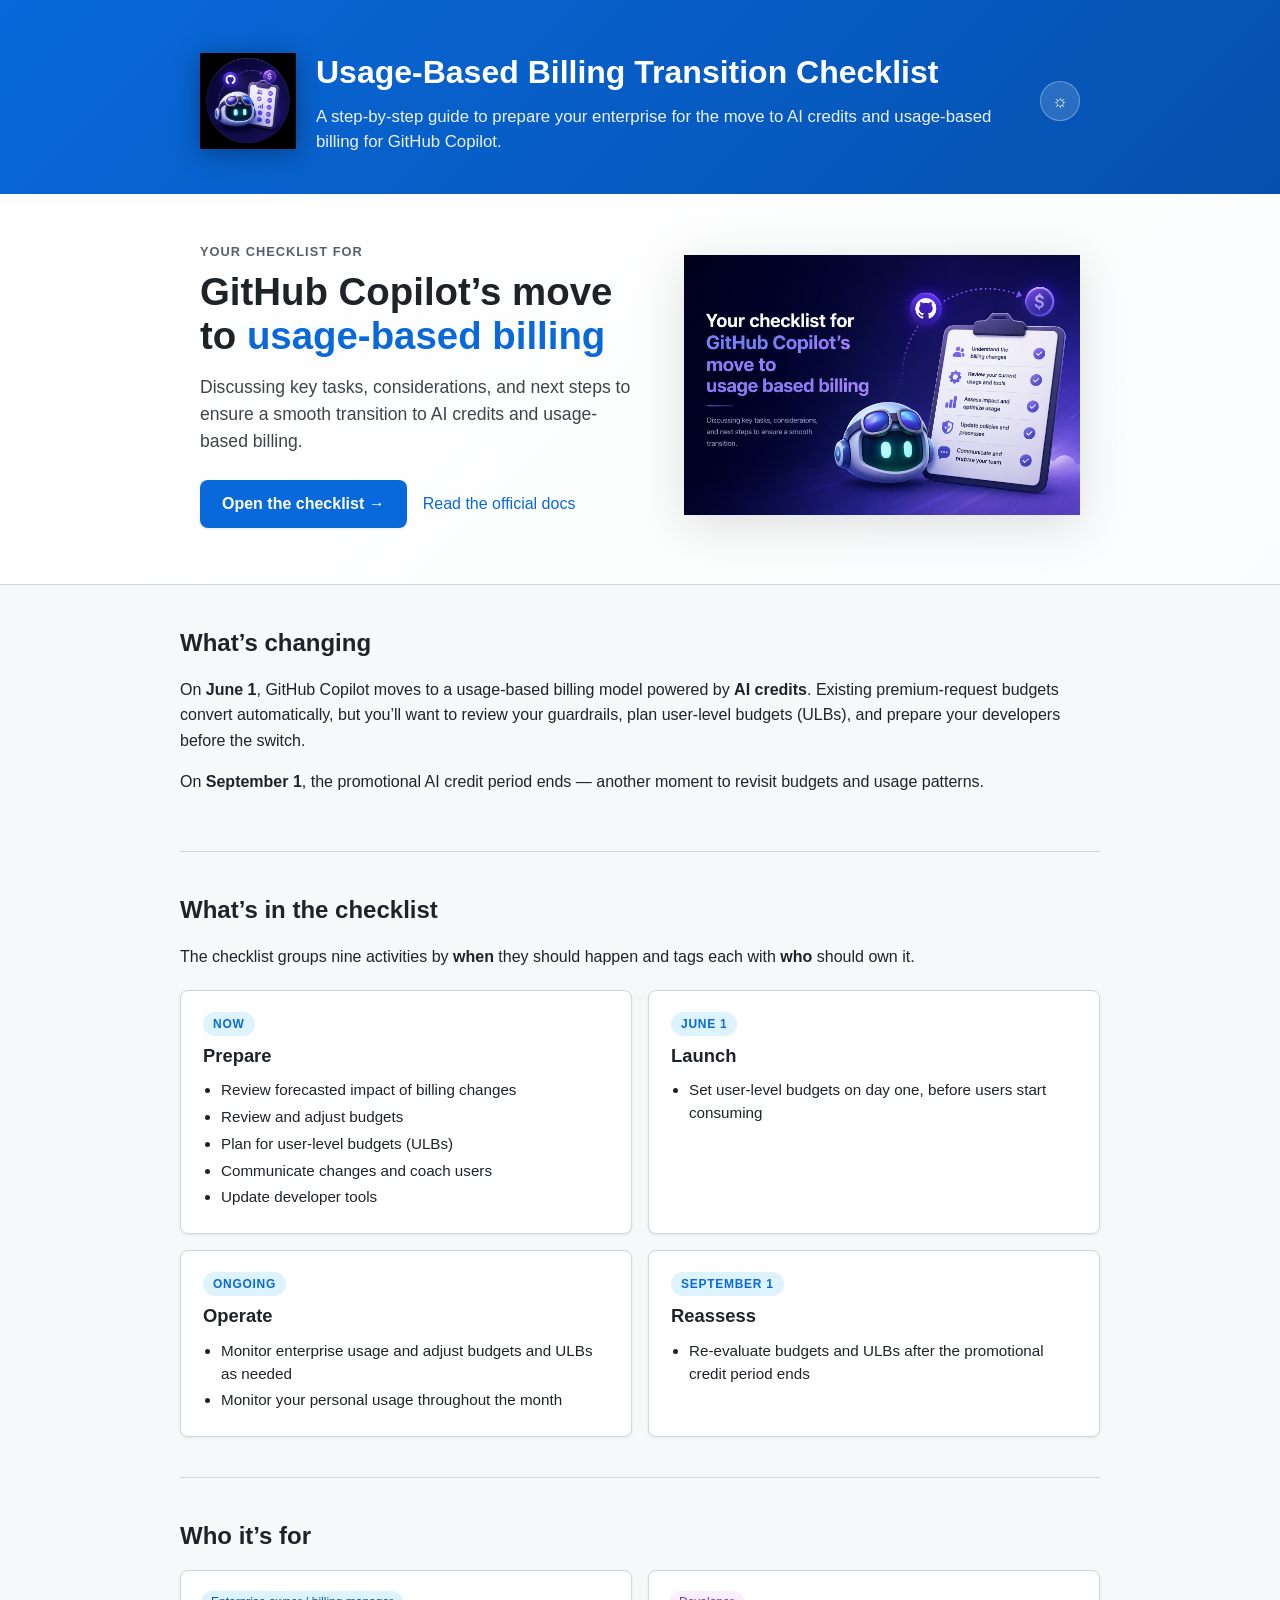
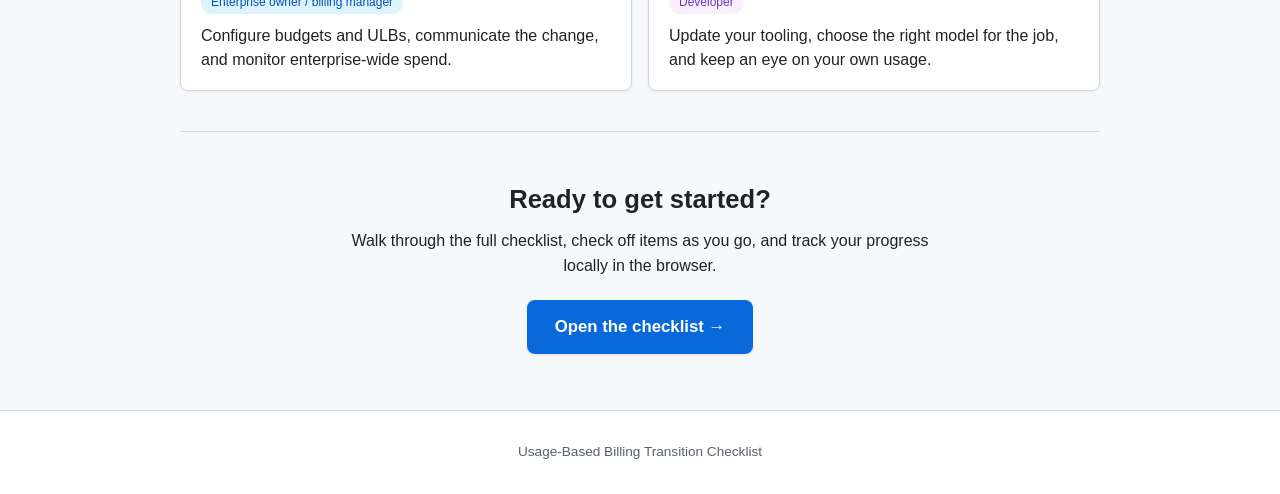
==== index.html @ e6aa42a5 "initial release" ====
<!DOCTYPE html>
<html lang="en">
<head>
  <meta charset="UTF-8" />
  <meta name="viewport" content="width=device-width, initial-scale=1.0" />
  <title>GitHub Copilot &mdash; Usage-Based Billing Transition</title>
  <meta name="description" content="An overview of GitHub Copilot's move to usage-based billing, with a step-by-step checklist to help your enterprise prepare." />
  <link rel="stylesheet" href="styles.css" />
  <link rel="icon" type="image/png" href="img/ubb-checklist-icon.png" />
  <script>
    (function () {
      try {
        var t = localStorage.getItem("ubb-checklist-theme");
        if (!t) {
          t = window.matchMedia && window.matchMedia("(prefers-color-scheme: dark)").matches ? "dark" : "light";
        }
        if (t === "dark") document.documentElement.setAttribute("data-theme", "dark");
      } catch (e) { /* ignore */ }
    })();
  </script>
</head>
<body>
  <header class="site-header">
    <div class="container header-inner">
      <img src="img/ubb-checklist-icon.png" alt="" class="header-icon" />
      <div class="header-text">
        <h1>Usage-Based Billing Transition Checklist</h1>
        <p class="subtitle">A step-by-step guide to prepare your enterprise for the move to AI credits and usage-based billing for GitHub Copilot.</p>
      </div>
      <button id="theme-toggle" class="theme-toggle" type="button" aria-label="Toggle dark mode" title="Toggle dark mode">
        <span class="theme-icon theme-icon-light" aria-hidden="true">&#9788;</span>
        <span class="theme-icon theme-icon-dark" aria-hidden="true">&#9790;</span>
      </button>
    </div>
  </header>

  <main>
    <section class="hero">
      <div class="container hero-inner">
        <div class="hero-text">
          <p class="hero-eyebrow">Your checklist for</p>
          <h2 class="hero-title">GitHub Copilot&rsquo;s move to <span class="hero-accent">usage-based billing</span></h2>
          <p class="hero-lede">
            Discussing key tasks, considerations, and next steps to ensure a smooth
            transition to AI credits and usage-based billing.
          </p>
          <div class="hero-cta">
            <a class="cta-button" href="checklist.html">Open the checklist &rarr;</a>
            <a class="cta-link" href="https://docs.github.com/copilot/how-tos/manage-and-track-spending/prepare-for-usage-based-billing" target="_blank" rel="noopener">Read the official docs</a>
          </div>
        </div>
        <div class="hero-image-wrap">
          <img src="img/ubb-checklist.png" alt="Illustration of a friendly Copilot bot holding a clipboard checklist for the move to usage-based billing." class="hero-image" />
        </div>
      </div>
    </section>

    <section class="container landing-section">
      <h2>What&rsquo;s changing</h2>
      <p>
        On <strong>June 1</strong>, GitHub Copilot moves to a usage-based billing model powered by
        <strong>AI credits</strong>. Existing premium-request budgets convert automatically, but you&rsquo;ll want to
        review your guardrails, plan user-level budgets (ULBs), and prepare your developers before the switch.
      </p>
      <p>
        On <strong>September 1</strong>, the promotional AI credit period ends &mdash; another moment to revisit
        budgets and usage patterns.
      </p>
    </section>

    <section class="container landing-section">
      <h2>What&rsquo;s in the checklist</h2>
      <p>The checklist groups nine activities by <strong>when</strong> they should happen and tags each with <strong>who</strong> should own it.</p>
      <div class="summary-grid">
        <a class="summary-card" href="checklist.html#">
          <span class="summary-when">Now</span>
          <h3>Prepare</h3>
          <ul>
            <li>Review forecasted impact of billing changes</li>
            <li>Review and adjust budgets</li>
            <li>Plan for user-level budgets (ULBs)</li>
            <li>Communicate changes and coach users</li>
            <li>Update developer tools</li>
          </ul>
        </a>
        <a class="summary-card" href="checklist.html#">
          <span class="summary-when">June 1</span>
          <h3>Launch</h3>
          <ul>
            <li>Set user-level budgets on day one, before users start consuming</li>
          </ul>
        </a>
        <a class="summary-card" href="checklist.html#">
          <span class="summary-when">Ongoing</span>
          <h3>Operate</h3>
          <ul>
            <li>Monitor enterprise usage and adjust budgets and ULBs as needed</li>
            <li>Monitor your personal usage throughout the month</li>
          </ul>
        </a>
        <a class="summary-card" href="checklist.html#">
          <span class="summary-when">September 1</span>
          <h3>Reassess</h3>
          <ul>
            <li>Re-evaluate budgets and ULBs after the promotional credit period ends</li>
          </ul>
        </a>
      </div>
    </section>

    <section class="container landing-section">
      <h2>Who it&rsquo;s for</h2>
      <div class="persona-grid">
        <div class="persona-card">
          <span class="tag tag-persona persona-admin">Enterprise owner / billing manager</span>
          <p>Configure budgets and ULBs, communicate the change, and monitor enterprise-wide spend.</p>
        </div>
        <div class="persona-card">
          <span class="tag tag-persona persona-dev">Developer</span>
          <p>Update your tooling, choose the right model for the job, and keep an eye on your own usage.</p>
        </div>
      </div>
    </section>

    <section class="container landing-cta">
      <h2>Ready to get started?</h2>
      <p>Walk through the full checklist, check off items as you go, and track your progress locally in the browser.</p>
      <a class="cta-button cta-button-lg" href="checklist.html">Open the checklist &rarr;</a>
    </section>
  </main>

  <footer class="site-footer">
    <div class="container">
      <p>Usage-Based Billing Transition Checklist</p>
    </div>
  </footer>

  <div id="lightbox" class="lightbox" role="dialog" aria-modal="true" aria-hidden="true">
    <button type="button" class="lightbox-close" aria-label="Close">&times;</button>
    <button type="button" class="lightbox-nav lightbox-prev" aria-label="Previous image">&#8249;</button>
    <img id="lightbox-img" alt="" />
    <button type="button" class="lightbox-nav lightbox-next" aria-label="Next image">&#8250;</button>
    <div id="lightbox-caption" class="lightbox-caption"></div>
  </div>

  <script src="script.js"></script>
</body>
</html>
---- styles.css ----
:root {
  --bg: #f6f8fa;
  --surface: #ffffff;
  --surface-alt: #fbfcfd;
  --border: #d0d7de;
  --text: #1f2328;
  --muted: #57606a;
  --accent: #0969da;
  --accent-dark: #0550ae;
  --success: #1a7f37;
  --success-bg: #dafbe1;
  --warn: #9a6700;
  --warn-bg: #fff8c5;
  --info-bg: #ddf4ff;
  --persona-admin-bg: #ddf4ff;
  --persona-admin-fg: #0550ae;
  --persona-dev-bg: #fbefff;
  --persona-dev-fg: #6639ba;
  --shadow: 0 1px 3px rgba(31, 35, 40, 0.08);
  --radius: 8px;
  --header-grad-from: #0969da;
  --header-grad-to: #0550ae;
  --frame-bg-1: #eef1f4;
  --frame-bg-2: #f6f8fa;
  --check-done: #2da44e;
  color-scheme: light;
}

[data-theme="dark"] {
  --bg: #0d1117;
  --surface: #161b22;
  --surface-alt: #1a2029;
  --border: #30363d;
  --text: #e6edf3;
  --muted: #8b949e;
  --accent: #58a6ff;
  --accent-dark: #79c0ff;
  --success: #3fb950;
  --success-bg: #0f2d18;
  --warn: #d29922;
  --warn-bg: #2d2611;
  --info-bg: #0c2d4f;
  --persona-admin-bg: #0c2d4f;
  --persona-admin-fg: #79c0ff;
  --persona-dev-bg: #2d1f3f;
  --persona-dev-fg: #d2a8ff;
  --shadow: 0 1px 3px rgba(0, 0, 0, 0.4);
  --header-grad-from: #1f6feb;
  --header-grad-to: #0d1117;
  --frame-bg-1: #1a2029;
  --frame-bg-2: #21262d;
  --check-done: #3fb950;
  color-scheme: dark;
}

* { box-sizing: border-box; }

html, body {
  margin: 0;
  padding: 0;
  font-family: -apple-system, BlinkMacSystemFont, "Segoe UI", "Noto Sans", Helvetica, Arial, sans-serif;
  color: var(--text);
  background: var(--bg);
  line-height: 1.5;
}

a { color: var(--accent); }
a:hover { color: var(--accent-dark); }

.container {
  max-width: 920px;
  margin: 0 auto;
  padding: 0 20px;
}

/* Header */
.site-header {
  background: linear-gradient(135deg, var(--header-grad-from) 0%, var(--header-grad-to) 100%);
  color: #fff;
  padding: 48px 0 40px;
  box-shadow: var(--shadow);
}
.header-inner {
  display: flex;
  align-items: center;
  gap: 20px;
}
.header-icon {
  width: 96px;
  height: 96px;
  flex-shrink: 0;
  object-fit: contain;
  filter: drop-shadow(0 4px 12px rgba(0, 0, 0, 0.35));
}
.header-text { flex: 1; min-width: 0; }
.site-header h1 {
  margin: 0 0 8px;
  font-size: 2rem;
  font-weight: 600;
}
.site-header .subtitle {
  margin: 0;
  font-size: 1.05rem;
  opacity: 0.92;
  max-width: 720px;
}

/* Theme toggle */
.theme-toggle {
  background: rgba(255, 255, 255, 0.15);
  border: 1px solid rgba(255, 255, 255, 0.3);
  color: #fff;
  width: 40px;
  height: 40px;
  border-radius: 50%;
  cursor: pointer;
  font-size: 1.1rem;
  display: inline-flex;
  align-items: center;
  justify-content: center;
  flex-shrink: 0;
  transition: background 0.15s, transform 0.15s;
  position: relative;
}
.theme-toggle:hover { background: rgba(255, 255, 255, 0.28); transform: scale(1.05); }
.theme-toggle:focus-visible { outline: 2px solid #fff; outline-offset: 2px; }
.theme-icon-dark { display: none; }
[data-theme="dark"] .theme-icon-light { display: none; }
[data-theme="dark"] .theme-icon-dark { display: inline; }

/* Intro */
.intro {
  background: var(--surface);
  border: 1px solid var(--border);
  border-radius: var(--radius);
  padding: 20px 24px;
  margin: 28px 0 24px;
  box-shadow: var(--shadow);
}
.intro h2 { margin-top: 0; font-size: 1.15rem; }
.legend {
  display: flex;
  align-items: center;
  gap: 10px;
  flex-wrap: wrap;
  margin-top: 12px;
}
.reset-btn {
  margin-left: auto;
  background: var(--surface);
  border: 1px solid var(--border);
  border-radius: 6px;
  padding: 4px 10px;
  font-size: 0.85rem;
  cursor: pointer;
  color: var(--muted);
}
.reset-btn:hover { background: var(--bg); color: var(--text); }

/* Progress */
.progress-wrap {
  margin-top: 14px;
  display: flex;
  align-items: center;
  gap: 12px;
}
.progress-bar {
  flex: 1;
  background: var(--bg);
  border: 1px solid var(--border);
  border-radius: 999px;
  height: 10px;
  overflow: hidden;
}
.progress-fill {
  height: 100%;
  width: 0%;
  background: linear-gradient(90deg, var(--success), var(--check-done));
  transition: width 0.3s ease;
}
.progress-label {
  font-size: 0.85rem;
  color: var(--muted);
  min-width: 110px;
  text-align: right;
}

/* Checklist */
.checklist {
  list-style: none;
  padding: 0;
  margin: 0 0 32px;
  counter-reset: step;
}

.step {
  background: var(--surface);
  border: 1px solid var(--border);
  border-radius: var(--radius);
  margin-bottom: 14px;
  box-shadow: var(--shadow);
  transition: border-color 0.2s, box-shadow 0.2s;
  overflow: hidden;
}
.step:hover { border-color: #adbac7; }
.step.completed { background: var(--success-bg); border-color: var(--check-done); }
.step.completed .step-title { text-decoration: line-through; color: var(--muted); }

details > summary {
  list-style: none;
  cursor: pointer;
  padding: 14px 18px;
  display: flex;
  align-items: center;
  gap: 12px;
  flex-wrap: wrap;
  user-select: none;
}
details > summary::-webkit-details-marker { display: none; }
details > summary::before {
  content: "\25B8";
  color: var(--muted);
  font-size: 0.9rem;
  transition: transform 0.2s;
  display: inline-block;
}
details[open] > summary::before { transform: rotate(90deg); }

.step-number {
  display: inline-flex;
  align-items: center;
  justify-content: center;
  width: 28px;
  height: 28px;
  background: var(--bg);
  border: 1px solid var(--border);
  border-radius: 50%;
  font-size: 0.85rem;
  font-weight: 600;
  color: var(--muted);
  flex-shrink: 0;
}
.step.completed .step-number {
  background: var(--check-done);
  color: #fff;
  border-color: var(--check-done);
}
.step-title {
  flex: 1;
  font-size: 1.05rem;
  font-weight: 600;
  min-width: 200px;
}

/* Checkbox */
.check {
  display: inline-flex;
  align-items: center;
  cursor: pointer;
  flex-shrink: 0;
}
.check input { position: absolute; opacity: 0; pointer-events: none; }
.check-box {
  width: 20px;
  height: 20px;
  border: 2px solid var(--border);
  border-radius: 4px;
  background: var(--surface);
  display: inline-block;
  position: relative;
  transition: all 0.15s;
}
.check input:checked + .check-box {
  background: var(--check-done);
  border-color: var(--check-done);
}
.check input:checked + .check-box::after {
  content: "";
  position: absolute;
  left: 5px;
  top: 1px;
  width: 5px;
  height: 10px;
  border: solid #fff;
  border-width: 0 2px 2px 0;
  transform: rotate(45deg);
}
.check:hover .check-box { border-color: var(--accent); }

/* Tags */
.tags {
  display: inline-flex;
  gap: 6px;
  flex-wrap: wrap;
}
.tag {
  display: inline-block;
  padding: 2px 10px;
  border-radius: 999px;
  font-size: 0.75rem;
  font-weight: 500;
  line-height: 1.6;
  white-space: nowrap;
}
.tag-persona { background: var(--persona-admin-bg); color: var(--persona-admin-fg); }
.tag-persona.persona-admin { background: var(--persona-admin-bg); color: var(--persona-admin-fg); }
.tag-persona.persona-dev { background: var(--persona-dev-bg); color: var(--persona-dev-fg); }
.legend-label { font-size: 0.85rem; color: var(--muted); font-weight: 500; }

/* Time sections */
.time-section {
  margin: 28px 0 12px;
}
.time-header {
  display: flex;
  align-items: baseline;
  gap: 14px;
  flex-wrap: wrap;
  padding: 0 4px 10px;
  margin-bottom: 14px;
  border-bottom: 2px solid var(--border);
}
.time-header h2 {
  margin: 0;
  font-size: 1.5rem;
  color: var(--text);
  position: relative;
  padding-left: 14px;
}
.time-header h2::before {
  content: "";
  position: absolute;
  left: 0;
  top: 6px;
  bottom: 6px;
  width: 4px;
  background: var(--accent);
  border-radius: 2px;
}
.time-header p {
  margin: 0;
  color: var(--muted);
  font-size: 0.95rem;
}

/* Step body */
.step-body {
  padding: 4px 22px 20px 22px;
  border-top: 1px solid var(--border);
  margin-top: 4px;
  background: var(--surface-alt);
}
.step-body h4 { margin: 18px 0 6px; }
.step-body p, .step-body ul, .step-body ol { margin: 10px 0; }
.step-body ul, .step-body ol { padding-left: 22px; }
.step-body li { margin: 4px 0; }
.reference { font-size: 0.9rem; color: var(--muted); }
.reference-list {
  font-size: 0.9rem;
  color: var(--muted);
  margin-top: 0 !important;
}
.reference-list a { color: var(--accent); }

/* Callouts */
.callout {
  border-left: 4px solid;
  padding: 10px 14px;
  border-radius: 4px;
  margin: 12px 0;
  font-size: 0.95rem;
}
.callout-note { background: var(--info-bg); border-color: var(--accent); }
.callout-info { background: var(--info-bg); border-color: var(--accent); }
.callout-warn { background: var(--warn-bg); border-color: var(--warn); }

/* Screenshot placeholders */
.screenshot-placeholder {
  margin: 16px 0 4px;
}
.placeholder {
  border: 2px dashed var(--border);
  border-radius: var(--radius);
  background: repeating-linear-gradient(
    45deg,
    var(--surface-alt),
    var(--surface-alt) 10px,
    var(--frame-bg-1) 10px,
    var(--frame-bg-1) 20px
  );
  color: var(--muted);
  text-align: center;
  padding: 40px 16px;
  font-size: 0.9rem;
  font-style: italic;
}

/* Image gallery */
.gallery {
  display: grid;
  grid-template-columns: repeat(auto-fit, minmax(280px, 1fr));
  gap: 16px;
  margin: 16px 0 4px;
  align-items: stretch;
}
.gallery figure {
  margin: 0;
  border: 1px solid var(--border);
  border-radius: var(--radius);
  overflow: hidden;
  background: var(--surface);
  display: flex;
  flex-direction: column;
  box-shadow: 0 1px 2px rgba(31, 35, 40, 0.06);
  transition: transform 0.15s, box-shadow 0.15s;
}
.gallery figure:hover {
  transform: translateY(-2px);
  box-shadow: 0 4px 14px rgba(31, 35, 40, 0.12);
}
.gallery .img-frame {
  position: relative;
  width: 100%;
  aspect-ratio: 16 / 10;
  background:
    repeating-conic-gradient(var(--frame-bg-1) 0% 25%, var(--frame-bg-2) 0% 50%) 50% / 14px 14px;
  display: flex;
  align-items: center;
  justify-content: center;
  overflow: hidden;
}
.gallery img {
  display: block;
  max-width: 100%;
  max-height: 100%;
  width: auto;
  height: auto;
  object-fit: contain;
  cursor: zoom-in;
  transition: transform 0.25s ease;
}
.gallery figure:hover img { transform: scale(1.02); }
.gallery figcaption {
  padding: 10px 14px;
  font-size: 0.85rem;
  color: var(--muted);
  border-top: 1px solid var(--border);
  background: var(--surface-alt);
  flex: 1;
  display: flex;
  align-items: center;
}

@supports not (aspect-ratio: 1 / 1) {
  .gallery .img-frame { height: 200px; }
}

/* Lightbox */
.lightbox {
  position: fixed;
  inset: 0;
  background: rgba(15, 20, 25, 0.88);
  display: none;
  align-items: center;
  justify-content: center;
  z-index: 1000;
  padding: 24px;
  cursor: zoom-out;
}
.lightbox.open { display: flex; }
.lightbox img {
  max-width: 100%;
  max-height: 90vh;
  border-radius: 6px;
  box-shadow: 0 10px 40px rgba(0, 0, 0, 0.5);
  cursor: default;
}
.lightbox-nav {
  position: absolute;
  top: 50%;
  transform: translateY(-50%);
  background: rgba(255, 255, 255, 0.15);
  color: #fff;
  border: 1px solid rgba(255, 255, 255, 0.3);
  width: 44px;
  height: 44px;
  border-radius: 50%;
  font-size: 1.4rem;
  cursor: pointer;
  display: flex;
  align-items: center;
  justify-content: center;
  user-select: none;
}
.lightbox-nav:hover { background: rgba(255, 255, 255, 0.28); }
.lightbox-prev { left: 20px; }
.lightbox-next { right: 20px; }
.lightbox-close {
  position: absolute;
  top: 16px;
  right: 20px;
  background: transparent;
  border: none;
  color: #fff;
  font-size: 1.8rem;
  cursor: pointer;
  line-height: 1;
  padding: 4px 10px;
}
.lightbox-caption {
  position: absolute;
  bottom: 20px;
  left: 50%;
  transform: translateX(-50%);
  color: #fff;
  font-size: 0.9rem;
  background: rgba(0, 0, 0, 0.4);
  padding: 6px 14px;
  border-radius: 4px;
  max-width: 80%;
  text-align: center;
}

/* Resources */
.resources {
  background: var(--surface);
  border: 1px solid var(--border);
  border-radius: var(--radius);
  padding: 18px 24px;
  margin-bottom: 32px;
  box-shadow: var(--shadow);
}
.resources h2 { margin-top: 0; font-size: 1.1rem; }

/* Footer */
.site-footer {
  border-top: 1px solid var(--border);
  background: var(--surface);
  padding: 18px 0;
  color: var(--muted);
  font-size: 0.85rem;
  text-align: center;
}

/* ===== Landing page ===== */
.hero {
  background: linear-gradient(135deg, var(--surface) 0%, var(--surface-alt) 100%);
  border-bottom: 1px solid var(--border);
  padding: 48px 0 56px;
}
.hero-inner {
  display: grid;
  grid-template-columns: 1.1fr 1fr;
  gap: 48px;
  align-items: center;
}
.hero-eyebrow {
  text-transform: uppercase;
  letter-spacing: 0.08em;
  font-size: 0.8rem;
  color: var(--muted);
  margin: 0 0 8px;
  font-weight: 600;
}
.hero-title {
  font-size: 2.4rem;
  line-height: 1.15;
  margin: 0 0 16px;
  color: var(--text);
  font-weight: 700;
}
.hero-accent { color: var(--accent); }
.hero-lede {
  font-size: 1.1rem;
  line-height: 1.55;
  color: var(--text);
  opacity: 0.85;
  margin: 0 0 24px;
  max-width: 36em;
}
.hero-cta {
  display: flex;
  flex-wrap: wrap;
  gap: 16px;
  align-items: center;
}
.cta-button {
  display: inline-block;
  background: var(--accent);
  color: #fff;
  padding: 12px 22px;
  border-radius: var(--radius);
  text-decoration: none;
  font-weight: 600;
  box-shadow: var(--shadow);
  transition: background 0.15s ease, transform 0.15s ease;
}
.cta-button:hover { background: var(--accent-dark); transform: translateY(-1px); }
.cta-button-lg { padding: 14px 28px; font-size: 1.05rem; }
[data-theme="dark"] .cta-button { color: #0d1117; }
.cta-link {
  color: var(--accent);
  text-decoration: none;
  font-weight: 500;
}
.cta-link:hover { text-decoration: underline; }
.hero-image-wrap {
  display: flex;
  justify-content: center;
}
.hero-image {
  max-width: 100%;
  height: auto;
  filter: drop-shadow(0 10px 24px rgba(0, 0, 0, 0.12));
}
[data-theme="dark"] .hero-image {
  filter: drop-shadow(0 10px 24px rgba(0, 0, 0, 0.5));
}

.landing-section { padding: 40px 0; border-bottom: 1px solid var(--border); }
.landing-section > h2 {
  font-size: 1.5rem;
  margin: 0 0 16px;
}
.landing-section > p { line-height: 1.6; }

.summary-grid {
  display: grid;
  grid-template-columns: repeat(2, minmax(0, 1fr));
  gap: 16px;
  margin-top: 20px;
}
.summary-card {
  display: block;
  background: var(--surface);
  border: 1px solid var(--border);
  border-radius: var(--radius);
  padding: 20px 22px;
  text-decoration: none;
  color: var(--text);
  box-shadow: var(--shadow);
  transition: transform 0.15s ease, border-color 0.15s ease;
}
.summary-card:hover { transform: translateY(-2px); border-color: var(--accent); }
.summary-card h3 { margin: 6px 0 10px; font-size: 1.15rem; }
.summary-card ul { margin: 0; padding-left: 18px; line-height: 1.5; }
.summary-card li { margin-bottom: 4px; font-size: 0.95rem; }
.summary-when {
  display: inline-block;
  font-size: 0.75rem;
  font-weight: 700;
  text-transform: uppercase;
  letter-spacing: 0.06em;
  color: var(--accent);
  background: var(--persona-admin-bg);
  padding: 3px 10px;
  border-radius: 999px;
}

.persona-grid {
  display: grid;
  grid-template-columns: repeat(2, minmax(0, 1fr));
  gap: 16px;
  margin-top: 16px;
}
.persona-card {
  background: var(--surface);
  border: 1px solid var(--border);
  border-radius: var(--radius);
  padding: 18px 20px;
  box-shadow: var(--shadow);
}
.persona-card .tag { margin-bottom: 10px; }
.persona-card p { margin: 0; line-height: 1.5; }

.landing-cta {
  text-align: center;
  padding: 48px 0 56px;
}
.landing-cta h2 { font-size: 1.6rem; margin: 0 0 10px; }
.landing-cta p { margin: 0 auto 22px; max-width: 38em; line-height: 1.55; }

/* Back link on checklist page */
.back-link {
  display: inline-block;
  margin-bottom: 6px;
  font-size: 0.9rem;
  color: var(--accent);
  text-decoration: none;
  font-weight: 500;
}
.back-link:hover { text-decoration: underline; }

/* Responsive */
@media (max-width: 720px) {
  .hero { padding: 32px 0 36px; }
  .hero-inner { grid-template-columns: 1fr; gap: 24px; }
  .hero-title { font-size: 1.8rem; }
  .hero-image-wrap { order: -1; }
  .summary-grid, .persona-grid { grid-template-columns: 1fr; }
}
@media (max-width: 600px) {
  .site-header { padding: 32px 0 28px; }
  .site-header h1 { font-size: 1.5rem; }
  details > summary { padding: 12px; gap: 8px; }
  .step-title { font-size: 1rem; min-width: 100%; order: 2; }
  .tags { order: 3; width: 100%; margin-top: 4px; }
  .progress-label { min-width: auto; }
}
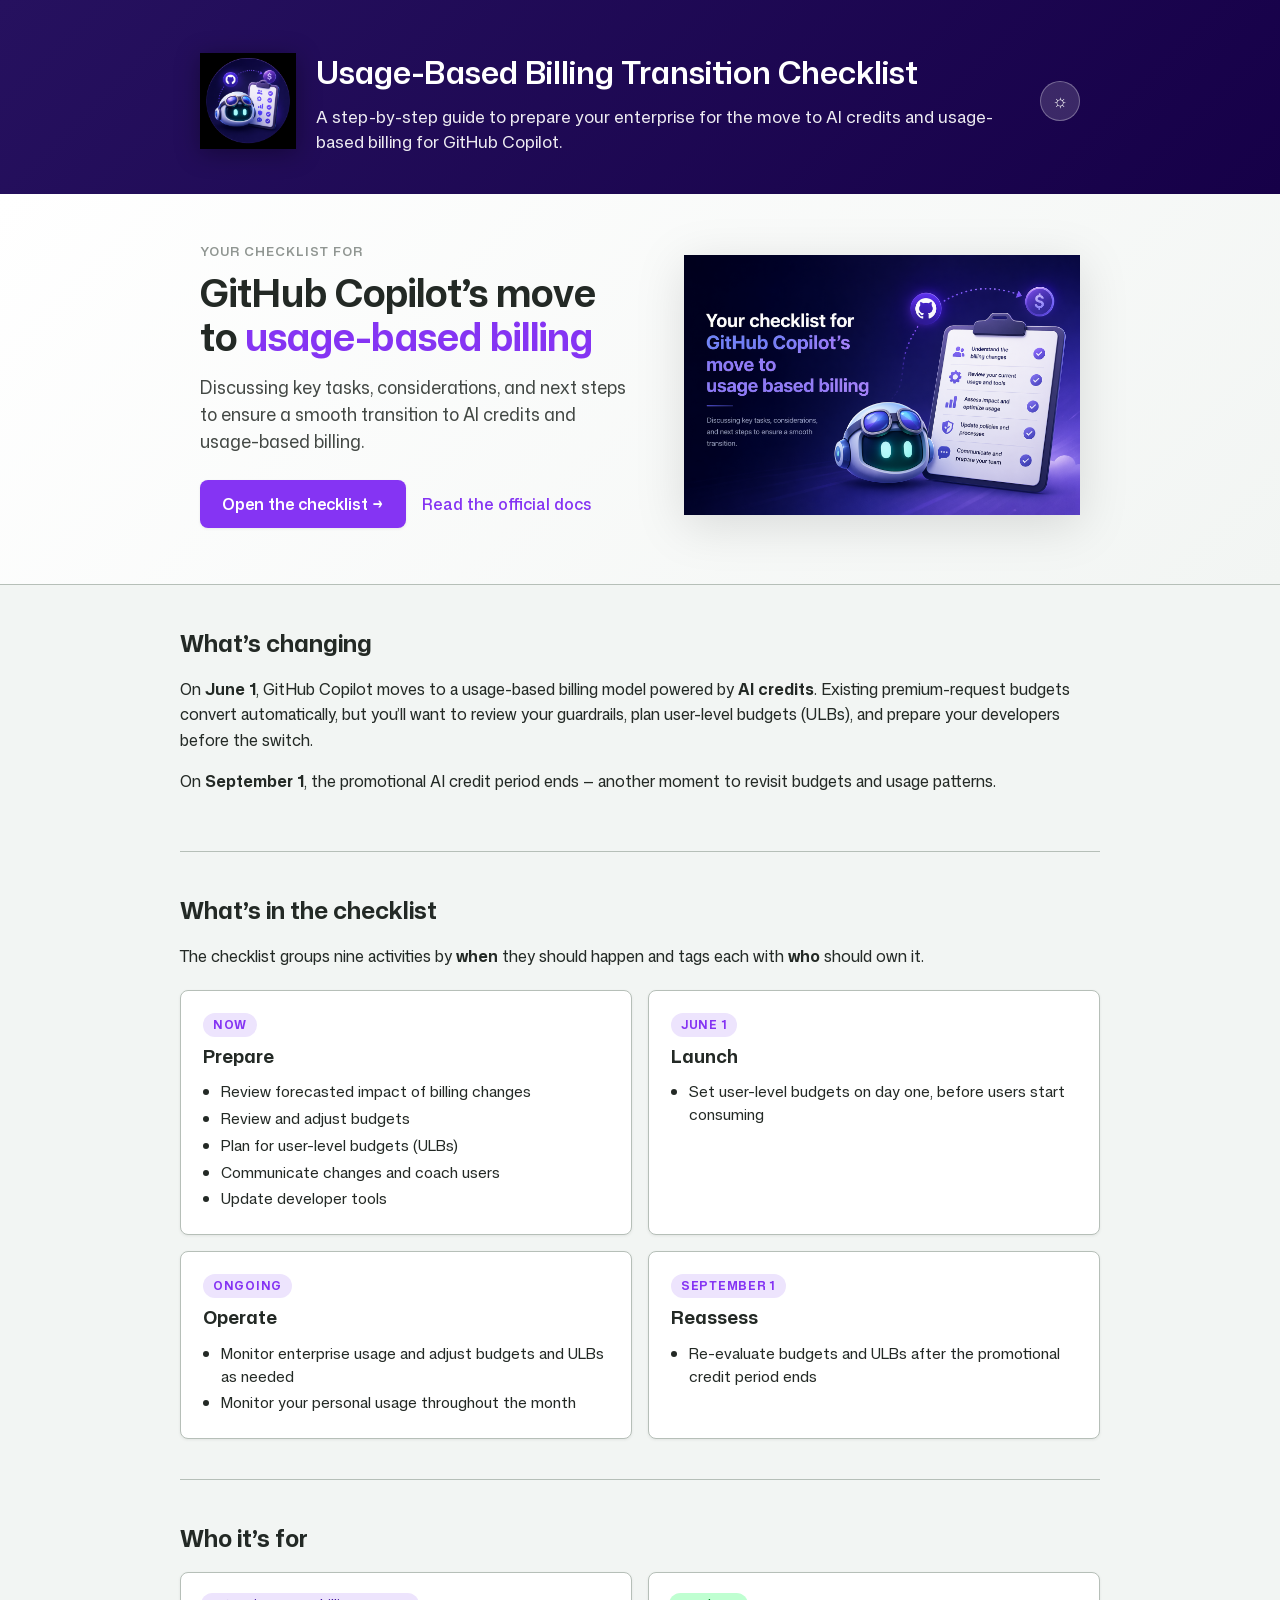
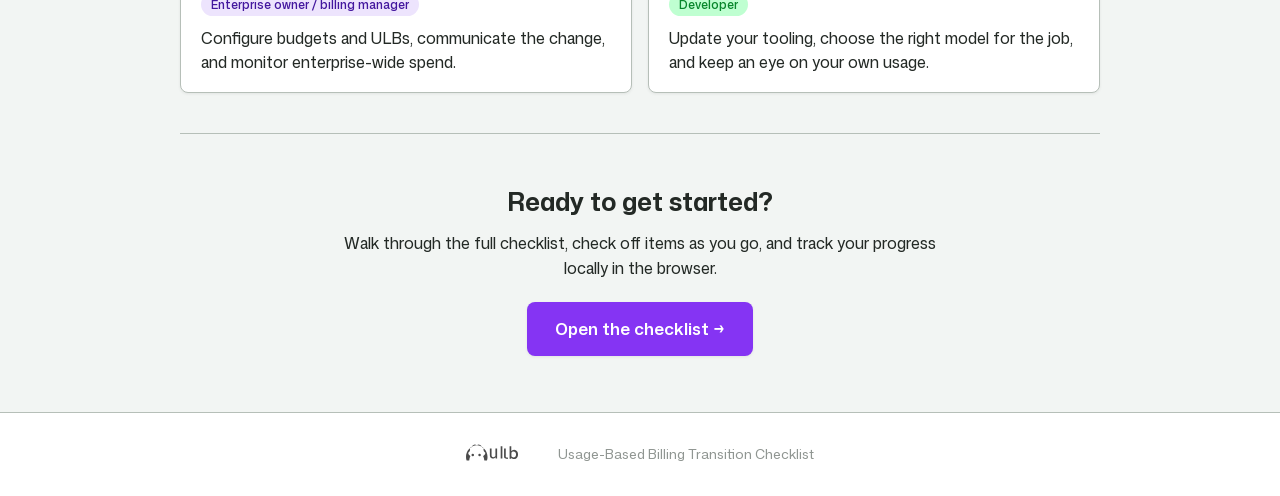
==== commit e7a7d54b: "Align site with GitHub brand guidelines (Copilot theme) - Typography: Replace system fonts with Mona" ====
--- a/index.html
+++ b/index.html
@@ -6,6 +6,7 @@
   <title>GitHub Copilot &mdash; Usage-Based Billing Transition</title>
   <meta name="description" content="An overview of GitHub Copilot's move to usage-based billing, with a step-by-step checklist to help your enterprise prepare." />
   <link rel="stylesheet" href="styles.css" />
+  <link rel="preload" href="fonts/MonaSansVF.woff2" as="font" type="font/woff2" crossorigin />
   <link rel="icon" type="image/png" href="img/ubb-checklist-icon.png" />
   <script>
     (function () {
@@ -130,7 +131,8 @@
   </main>
 
   <footer class="site-footer">
-    <div class="container">
+    <div class="container footer-inner">
+      <img src="img/github-logo.svg" alt="GitHub" class="footer-logo" />
       <p>Usage-Based Billing Transition Checklist</p>
     </div>
   </footer>
--- a/styles.css
+++ b/styles.css
@@ -1,55 +1,83 @@
+/* Mona Sans — GitHub's brand typeface */
+@font-face {
+  font-family: 'Mona Sans';
+  src: url('fonts/MonaSansVF.woff2') format('woff2 supports variations'),
+       url('fonts/MonaSansVF.woff2') format('woff2-variations');
+  font-weight: 200 900;
+  font-stretch: 75% 125%;
+  font-style: normal;
+  font-optical-sizing: auto;
+  font-display: swap;
+}
+@font-face {
+  font-family: 'Mona Sans';
+  src: url('fonts/MonaSansVF-Italic.woff2') format('woff2 supports variations'),
+       url('fonts/MonaSansVF-Italic.woff2') format('woff2-variations');
+  font-weight: 200 900;
+  font-stretch: 75% 125%;
+  font-style: italic;
+  font-optical-sizing: auto;
+  font-display: swap;
+}
+
 :root {
-  --bg: #f6f8fa;
+  /* GitHub brand neutrals (green-tinted grays) */
+  --bg: #F2F5F3;
   --surface: #ffffff;
-  --surface-alt: #fbfcfd;
-  --border: #d0d7de;
-  --text: #1f2328;
-  --muted: #57606a;
-  --accent: #0969da;
-  --accent-dark: #0550ae;
-  --success: #1a7f37;
-  --success-bg: #dafbe1;
+  --surface-alt: #F2F5F3;
+  --border: #B6BFB8;
+  --text: #232925;
+  --muted: #909692;
+  /* Copilot theme: purple as primary accent */
+  --accent: #8534F3;
+  --accent-dark: #43179E;
+  /* GitHub Green for success states */
+  --success: #08872B;
+  --success-bg: #BFFFD1;
   --warn: #9a6700;
   --warn-bg: #fff8c5;
-  --info-bg: #ddf4ff;
-  --persona-admin-bg: #ddf4ff;
-  --persona-admin-fg: #0550ae;
-  --persona-dev-bg: #fbefff;
-  --persona-dev-fg: #6639ba;
-  --shadow: 0 1px 3px rgba(31, 35, 40, 0.08);
+  --info-bg: #ede4fd;
+  --persona-admin-bg: #ede4fd;
+  --persona-admin-fg: #43179E;
+  --persona-dev-bg: #BFFFD1;
+  --persona-dev-fg: #08872B;
+  --shadow: 0 1px 3px rgba(35, 41, 37, 0.08);
   --radius: 8px;
-  --header-grad-from: #0969da;
-  --header-grad-to: #0550ae;
-  --frame-bg-1: #eef1f4;
-  --frame-bg-2: #f6f8fa;
-  --check-done: #2da44e;
+  /* Copilot header: dark purple gradient */
+  --header-grad-from: #26115F;
+  --header-grad-to: #160048;
+  --frame-bg-1: #E4EBE6;
+  --frame-bg-2: #F2F5F3;
+  --check-done: #0FBF3E;
   color-scheme: light;
 }
 
 [data-theme="dark"] {
-  --bg: #0d1117;
-  --surface: #161b22;
-  --surface-alt: #1a2029;
-  --border: #30363d;
-  --text: #e6edf3;
-  --muted: #8b949e;
-  --accent: #58a6ff;
-  --accent-dark: #79c0ff;
-  --success: #3fb950;
-  --success-bg: #0f2d18;
+  /* GitHub brand dark neutrals */
+  --bg: #101411;
+  --surface: #1a1f1b;
+  --surface-alt: #1e2420;
+  --border: #3a413c;
+  --text: #E4EBE6;
+  --muted: #909692;
+  /* Copilot purple for dark mode */
+  --accent: #B870FF;
+  --accent-dark: #C898FD;
+  --success: #5FED83;
+  --success-bg: #0A241B;
   --warn: #d29922;
   --warn-bg: #2d2611;
-  --info-bg: #0c2d4f;
-  --persona-admin-bg: #0c2d4f;
-  --persona-admin-fg: #79c0ff;
-  --persona-dev-bg: #2d1f3f;
-  --persona-dev-fg: #d2a8ff;
+  --info-bg: #1e1435;
+  --persona-admin-bg: #1e1435;
+  --persona-admin-fg: #C898FD;
+  --persona-dev-bg: #0A241B;
+  --persona-dev-fg: #8CF2A6;
   --shadow: 0 1px 3px rgba(0, 0, 0, 0.4);
-  --header-grad-from: #1f6feb;
-  --header-grad-to: #0d1117;
-  --frame-bg-1: #1a2029;
-  --frame-bg-2: #21262d;
-  --check-done: #3fb950;
+  --header-grad-from: #26115F;
+  --header-grad-to: #101411;
+  --frame-bg-1: #1e2420;
+  --frame-bg-2: #252c27;
+  --check-done: #0FBF3E;
   color-scheme: dark;
 }
 
@@ -58,7 +86,7 @@
 html, body {
   margin: 0;
   padding: 0;
-  font-family: -apple-system, BlinkMacSystemFont, "Segoe UI", "Noto Sans", Helvetica, Arial, sans-serif;
+  font-family: "Mona Sans", -apple-system, BlinkMacSystemFont, "Segoe UI", Helvetica, Arial, sans-serif;
   color: var(--text);
   background: var(--bg);
   line-height: 1.5;
@@ -541,6 +569,18 @@
   font-size: 0.85rem;
   text-align: center;
 }
+.footer-inner {
+  display: flex;
+  align-items: center;
+  justify-content: center;
+  gap: 10px;
+}
+.footer-logo {
+  height: 20px;
+  width: auto;
+  color: var(--muted);
+  opacity: 0.7;
+}
 
 /* ===== Landing page ===== */
 .hero {
@@ -597,7 +637,7 @@
 }
 .cta-button:hover { background: var(--accent-dark); transform: translateY(-1px); }
 .cta-button-lg { padding: 14px 28px; font-size: 1.05rem; }
-[data-theme="dark"] .cta-button { color: #0d1117; }
+[data-theme="dark"] .cta-button { color: #101411; }
 .cta-link {
   color: var(--accent);
   text-decoration: none;
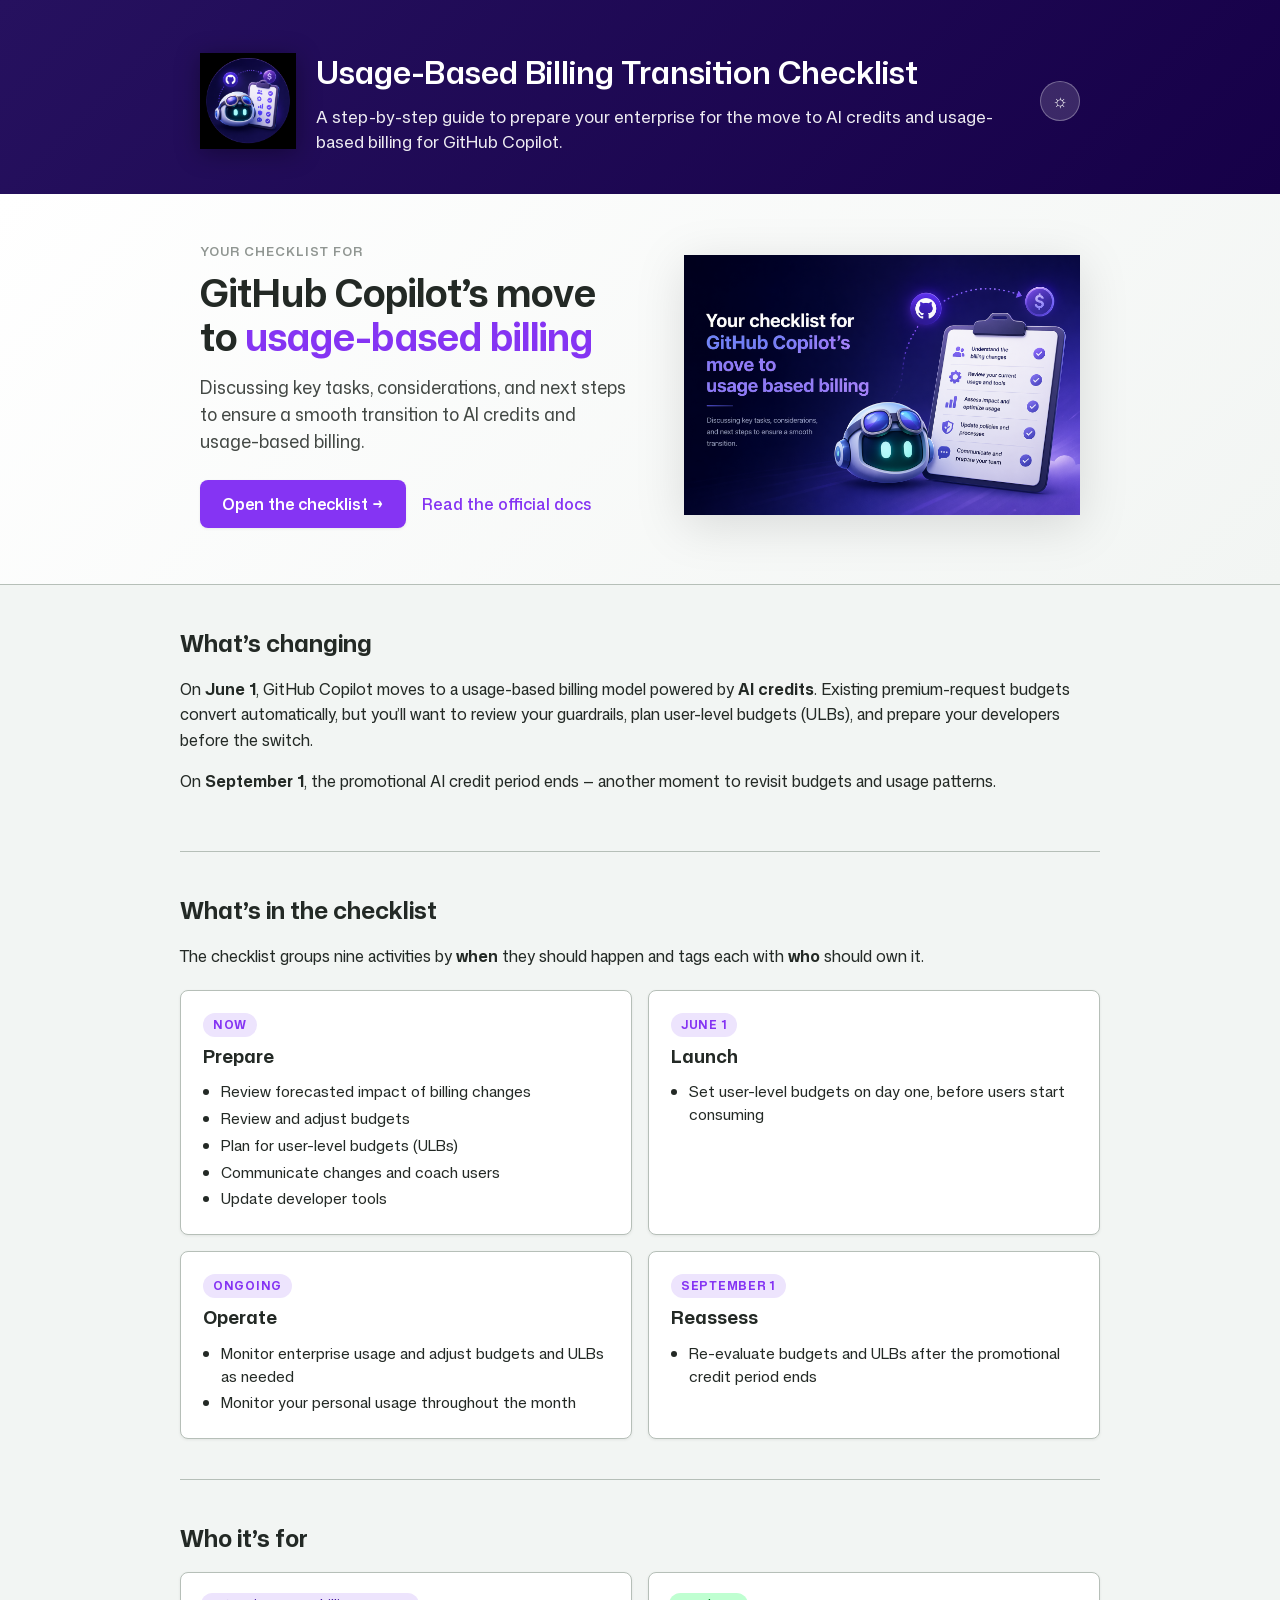
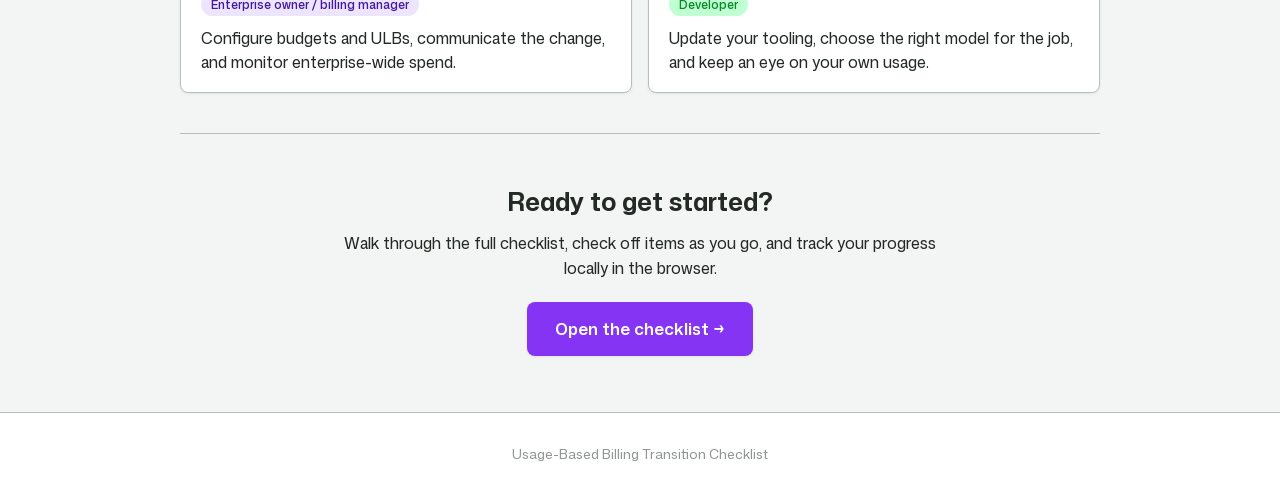
==== commit 74633153: "Remove broken GitHub logo" ====
--- a/index.html
+++ b/index.html
@@ -131,8 +131,7 @@
   </main>
 
   <footer class="site-footer">
-    <div class="container footer-inner">
-      <img src="img/github-logo.svg" alt="GitHub" class="footer-logo" />
+    <div class="container">
       <p>Usage-Based Billing Transition Checklist</p>
     </div>
   </footer>
